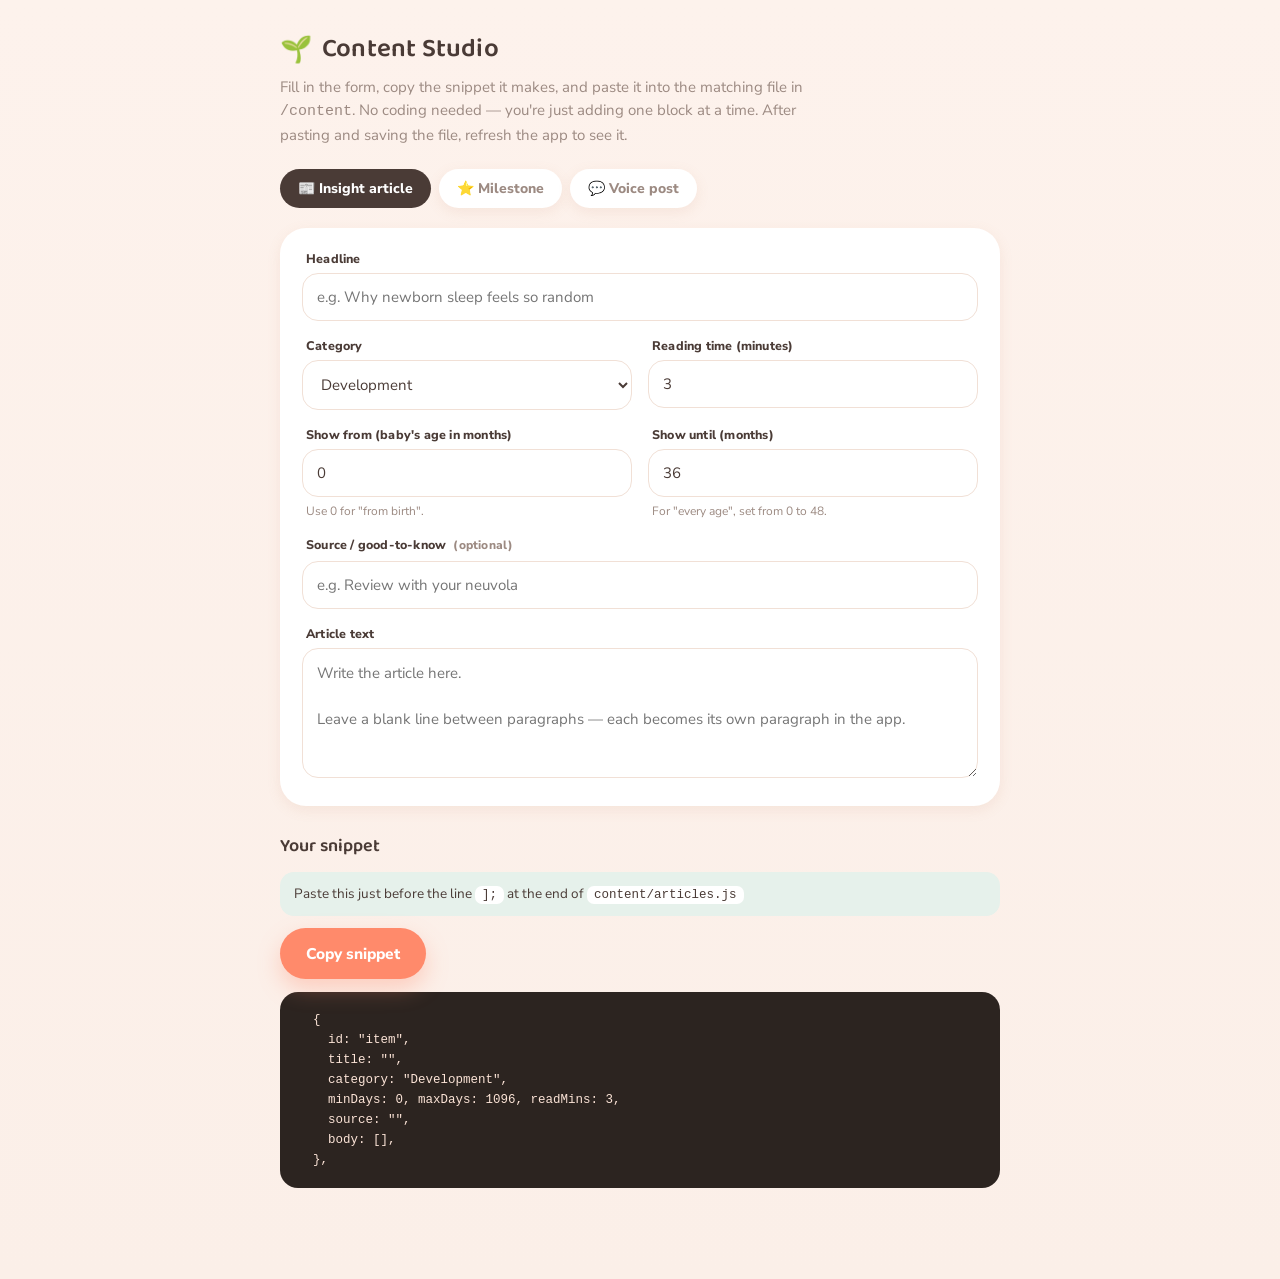
==== studio.html @ b5f20264 "Add files via upload" ====
<!DOCTYPE html>
<html lang="en">
<head>
<meta charset="UTF-8" />
<meta name="viewport" content="width=device-width, initial-scale=1.0" />
<title>Taimi · Content Studio</title>
<link rel="preconnect" href="https://fonts.googleapis.com" />
<link href="https://fonts.googleapis.com/css2?family=Baloo+2:wght@500;600;700&family=Nunito+Sans:opsz,wght@6..12,400;6..12,600;6..12,700;6..12,800&display=swap" rel="stylesheet" />
<link rel="stylesheet" href="styles.css" />
<style>
  body{background:linear-gradient(180deg,#FDF2EC,#FBEFE8)}
  .wrap{max-width:760px;margin:0 auto;padding:28px 20px 80px}
  .studio-head{display:flex;align-items:center;gap:10px;margin-bottom:6px}
  .studio-head h1{font-size:26px}
  .lead2{color:var(--ink-soft);font-size:15px;line-height:1.55;margin:0 0 22px;max-width:60ch}
  .tabs{display:flex;gap:8px;margin-bottom:20px;flex-wrap:wrap}
  .tab{padding:10px 18px;border-radius:999px;background:#fff;box-shadow:var(--shadow-sm);
    font-weight:800;font-size:14px;color:var(--ink-soft)}
  .tab.is-active{background:var(--ink);color:#fff;box-shadow:none}
  .grid{display:grid;gap:16px}
  @media(min-width:640px){.grid{grid-template-columns:1fr 1fr}.full{grid-column:1/-1}}
  .lbl{display:block;font-weight:800;font-size:12.5px;color:var(--ink);margin:0 0 6px 4px;letter-spacing:.2px}
  .inp,.sel,.ta{width:100%;padding:13px 14px;border-radius:16px;border:1.5px solid var(--line);
    background:#fff;font-family:var(--body);font-size:15px;color:var(--ink)}
  .ta{min-height:130px;resize:vertical;line-height:1.55}
  .inp:focus,.sel:focus,.ta:focus{outline:none;border-color:var(--coral);box-shadow:0 0 0 4px rgba(255,138,107,.15)}
  .hint{font-size:12px;color:var(--ink-soft);margin:6px 0 0 4px;line-height:1.45}
  .card2{background:#fff;border-radius:var(--radius);box-shadow:var(--shadow-sm);padding:22px}
  .section-title{font-family:var(--display);font-weight:600;font-size:18px;margin:26px 0 12px}
  .out{background:#2C2420;color:#FBE3D6;border-radius:18px;padding:18px;font-family:ui-monospace,Menlo,Consolas,monospace;
    font-size:12.5px;line-height:1.6;white-space:pre-wrap;word-break:break-word;max-height:320px;overflow:auto}
  .row{display:flex;align-items:center;gap:12px;flex-wrap:wrap;margin-bottom:12px}
  .where{font-size:13.5px;color:var(--ink);background:var(--sage-soft);border-radius:14px;padding:12px 14px;line-height:1.5}
  .where code{background:#fff;padding:2px 7px;border-radius:7px;font-size:12.5px}
  .preview-card{margin-top:8px}
</style>
</head>
<body>
<div class="wrap">
  <div class="studio-head"><span style="font-size:26px">🌱</span><h1>Content Studio</h1></div>
  <p class="lead2">Fill in the form, copy the snippet it makes, and paste it into the matching file in
    <code>/content</code>. No coding needed — you're just adding one block at a time.
    After pasting and saving the file, refresh the app to see it.</p>

  <div class="tabs">
    <button class="tab is-active" data-tab="article">📰 Insight article</button>
    <button class="tab" data-tab="milestone">⭐ Milestone</button>
    <button class="tab" data-tab="community">💬 Voice post</button>
  </div>

  <!-- ARTICLE -->
  <section class="card2" data-panel="article">
    <div class="grid">
      <div class="full">
        <label class="lbl">Headline</label>
        <input class="inp" id="a_title" placeholder="e.g. Why newborn sleep feels so random" />
      </div>
      <div>
        <label class="lbl">Category</label>
        <select class="sel" id="a_cat">
          <option>Development</option><option>Play &amp; learning</option>
          <option>Relationships</option><option>Everyday life</option><option>Finland</option>
        </select>
      </div>
      <div>
        <label class="lbl">Reading time (minutes)</label>
        <input class="inp" id="a_read" type="number" min="1" max="30" value="3" />
      </div>
      <div>
        <label class="lbl">Show from (baby's age in months)</label>
        <input class="inp" id="a_from" type="number" min="0" max="48" value="0" />
        <p class="hint">Use 0 for "from birth".</p>
      </div>
      <div>
        <label class="lbl">Show until (months)</label>
        <input class="inp" id="a_to" type="number" min="0" max="48" value="36" />
        <p class="hint">For "every age", set from 0 to 48.</p>
      </div>
      <div class="full">
        <label class="lbl">Source / good-to-know <span class="hint" style="display:inline">(optional)</span></label>
        <input class="inp" id="a_source" placeholder="e.g. Review with your neuvola" />
      </div>
      <div class="full">
        <label class="lbl">Article text</label>
        <textarea class="ta" id="a_body" placeholder="Write the article here.&#10;&#10;Leave a blank line between paragraphs — each becomes its own paragraph in the app."></textarea>
      </div>
    </div>
  </section>

  <!-- MILESTONE -->
  <section class="card2" data-panel="milestone" hidden>
    <div class="grid">
      <div class="full">
        <label class="lbl">Milestone name</label>
        <input class="inp" id="m_title" placeholder="e.g. First social smile" />
      </div>
      <div>
        <label class="lbl">Category</label>
        <select class="sel" id="m_cat">
          <option>Motor</option><option>Communication</option><option>Social</option>
          <option>Self-care</option><option>Play</option>
        </select>
      </div>
      <div>
        <label class="lbl">Typical age (months)</label>
        <input class="inp" id="m_age" type="number" min="0" max="48" step="0.5" value="2" />
        <p class="hint">When it usually appears. Decimals OK (1.5 = 6 weeks).</p>
      </div>
      <div class="full">
        <label class="lbl">Friendly age range (shown to parents)</label>
        <input class="inp" id="m_window" placeholder="e.g. 6–8 weeks" />
      </div>
      <div class="full">
        <label class="lbl">Note</label>
        <textarea class="ta" id="m_note" style="min-height:90px" placeholder="One or two reassuring sentences about this milestone."></textarea>
      </div>
    </div>
  </section>

  <!-- COMMUNITY -->
  <section class="card2" data-panel="community" hidden>
    <div class="grid">
      <div>
        <label class="lbl">Display name</label>
        <input class="inp" id="v_name" placeholder="e.g. Sanna" />
      </div>
      <div>
        <label class="lbl">Baby's age (free text)</label>
        <input class="inp" id="v_age" placeholder="e.g. 5 months" />
      </div>
      <div>
        <label class="lbl">Starting hearts</label>
        <input class="inp" id="v_likes" type="number" min="0" value="12" />
      </div>
      <div>
        <label class="lbl">Posted how many days ago</label>
        <input class="inp" id="v_days" type="number" min="0" value="0" />
      </div>
      <div class="full">
        <label class="lbl">The post</label>
        <textarea class="ta" id="v_text" style="min-height:90px" maxlength="280" placeholder="Keep it short and warm, like a tweet."></textarea>
      </div>
    </div>
  </section>

  <div class="section-title">Your snippet</div>
  <div class="where" id="whereTo"></div>
  <div class="row" style="margin-top:12px">
    <button class="btn" id="copyBtn">Copy snippet</button>
    <span class="muted" id="copyMsg" style="font-size:13px"></span>
  </div>
  <pre class="out" id="out"></pre>
</div>

<script>
  let tab = 'article';
  const $ = (id) => document.getElementById(id);
  const q = (s) => JSON.stringify(String(s == null ? '' : s));          // safe string
  const monthsToDays = (m) => Math.round(Number(m || 0) * 30.44);

  const WHERE = {
    article: 'Paste this just before the line <code>];</code> at the end of <code>content/articles.js</code>',
    milestone: 'Paste this just before the line <code>];</code> at the end of <code>content/milestones.js</code> — then move it so the list stays ordered youngest → oldest.',
    community: 'Paste this just before the line <code>];</code> at the end of <code>content/community.js</code>',
  };

  function slug(s) {
    return (s || 'item').toLowerCase().replace(/[^a-z0-9]+/g, '-').replace(/^-|-$/g, '').slice(0, 24) || 'item';
  }

  function buildArticle() {
    const body = ($('a_body').value || '').split(/\n\s*\n/).map((p) => p.trim()).filter(Boolean);
    const o = [
      `  {`,
      `    id: ${q(slug($('a_title').value))},`,
      `    title: ${q($('a_title').value)},`,
      `    category: ${q($('a_cat').value)},`,
      `    minDays: ${monthsToDays($('a_from').value)}, maxDays: ${monthsToDays($('a_to').value)}, readMins: ${Number($('a_read').value) || 3},`,
      `    source: ${q($('a_source').value)},`,
      `    body: ${JSON.stringify(body, null, 0).replace(/,/g, ', ')},`,
      `  },`,
    ];
    return o.join('\n');
  }
  function buildMilestone() {
    return [
      `  { id: ${q(slug($('m_title').value))}, title: ${q($('m_title').value)}, category: ${q($('m_cat').value)},`,
      `    typicalDays: ${monthsToDays($('m_age').value)}, window: ${q($('m_window').value)},`,
      `    note: ${q($('m_note').value)} },`,
    ].join('\n');
  }
  function buildCommunity() {
    return [
      `  { id: ${q('c' + Date.now())}, name: ${q($('v_name').value)}, babyAge: ${q($('v_age').value)},`,
      `    text: ${q($('v_text').value)},`,
      `    likes: ${Number($('v_likes').value) || 0}, daysAgo: ${Number($('v_days').value) || 0} },`,
    ].join('\n');
  }

  function refresh() {
    $('whereTo').innerHTML = WHERE[tab];
    $('out').textContent =
      tab === 'article' ? buildArticle() :
      tab === 'milestone' ? buildMilestone() : buildCommunity();
  }

  document.querySelectorAll('.tab').forEach((b) => b.addEventListener('click', () => {
    tab = b.dataset.tab;
    document.querySelectorAll('.tab').forEach((x) => x.classList.toggle('is-active', x === b));
    document.querySelectorAll('[data-panel]').forEach((p) => p.hidden = p.dataset.panel !== tab);
    refresh();
  }));
  document.querySelectorAll('input,textarea,select').forEach((el) => el.addEventListener('input', refresh));

  $('copyBtn').addEventListener('click', async () => {
    try { await navigator.clipboard.writeText($('out').textContent); $('copyMsg').textContent = 'Copied — now paste it into the file ✓'; }
    catch { $('copyMsg').textContent = 'Select the text below and copy it manually.'; }
    setTimeout(() => { $('copyMsg').textContent = ''; }, 3500);
  });

  refresh();
</script>
</body>
</html>
---- styles.css ----
/* =================================================================
   TAIMI — design system
   Warm, soft, reassuring. Coral primary + sage botanical secondary
   (the "taimi" / sapling identity). Rounded, friendly, phone-first.
   ================================================================= */

:root{
  /* palette */
  --peach-50:#FDF2EC;
  --peach-100:#FBE3D6;
  --cream:#FFF9F5;
  --coral:#FF8A6B;
  --coral-deep:#F0673F;
  --blush:#FFD9CC;
  --sage:#7FB59B;
  --sage-deep:#5E9C81;
  --sage-soft:#E6F1EB;
  --lilac:#ECE4FA;
  --lilac-deep:#8B79C9;
  --ink:#4A3B36;
  --ink-soft:#9C8A82;
  --line:#F1E0D6;

  /* surfaces & shadow */
  --shadow-sm:0 4px 14px rgba(196,128,98,.12);
  --shadow-md:0 14px 36px rgba(196,128,98,.18);
  --radius:26px;
  --radius-lg:34px;

  /* type */
  --display:'Baloo 2', system-ui, sans-serif;
  --body:'Nunito Sans', system-ui, -apple-system, sans-serif;

  --maxw:480px;
}

*{box-sizing:border-box}
html,body{margin:0;padding:0}
body{
  font-family:var(--body);
  color:var(--ink);
  background:
    radial-gradient(120% 70% at 80% -10%, #FFE4D2 0%, rgba(255,228,210,0) 55%),
    radial-gradient(110% 60% at -10% 0%, #FFE9E0 0%, rgba(255,233,224,0) 50%),
    linear-gradient(180deg, var(--peach-50) 0%, #FBEFE8 40%, var(--peach-50) 100%);
  background-attachment:fixed;
  min-height:100dvh;
  -webkit-font-smoothing:antialiased;
}
button{font-family:inherit;cursor:pointer;border:none;background:none;color:inherit}
h1,h2,h3{font-family:var(--display);font-weight:600;letter-spacing:.2px;margin:0}
a{color:var(--coral-deep)}

/* ---------- App bar ---------- */
.appbar{
  position:sticky;top:0;z-index:30;
  max-width:var(--maxw);margin:0 auto;
  display:flex;align-items:center;gap:8px;
  padding:14px 18px calc(14px);
  padding-top:max(14px, env(safe-area-inset-top));
  background:linear-gradient(180deg, var(--peach-50) 60%, rgba(253,242,236,0));
}
.appbar__left{display:flex;align-items:center;min-width:0}
.brand{display:flex;align-items:center;gap:7px}
.brand__leaf{font-size:20px;transform:translateY(-1px)}
.brand__name{font-family:var(--display);font-weight:700;font-size:22px;color:var(--ink)}
.appbar__title{
  font-size:19px;font-weight:600;color:var(--ink);
  flex:1;text-align:center;white-space:nowrap;overflow:hidden;text-overflow:ellipsis;
}
.appbar__right{margin-left:auto;display:flex;gap:6px}
.iconbtn{
  width:40px;height:40px;border-radius:50%;
  display:grid;place-items:center;color:var(--ink);
  background:rgba(255,255,255,.6);transition:transform .15s, background .15s;
}
.iconbtn:hover{background:#fff;transform:translateY(-1px)}
.iconbtn:active{transform:scale(.94)}
.backbtn{width:40px;height:40px;border-radius:50%;display:grid;place-items:center;
  background:rgba(255,255,255,.6);color:var(--ink)}
.backbtn:hover{background:#fff}

/* ---------- View container ---------- */
.view{
  max-width:var(--maxw);margin:0 auto;
  padding:6px 18px 48px;
  padding-bottom:max(48px, env(safe-area-inset-bottom));
  animation:rise .4s ease both;
}
@keyframes rise{from{opacity:0;transform:translateY(8px)}to{opacity:1;transform:none}}

.card{background:var(--cream);border-radius:var(--radius);box-shadow:var(--shadow-sm)}
.muted{color:var(--ink-soft)}
.center{text-align:center}

/* =================================================================
   ONBOARDING
   ================================================================= */
.onboard{padding-top:18px;text-align:center}
.onboard__art{width:124px;height:124px;margin:8px auto 18px;filter:drop-shadow(0 10px 20px rgba(196,128,98,.2))}
.onboard h2{font-size:27px;line-height:1.15;margin-bottom:8px}
.onboard p.lead{color:var(--ink-soft);font-size:15.5px;max-width:30ch;margin:0 auto 22px}

.field{margin:0 auto 16px;max-width:340px;text-align:left}
.field label{display:block;font-weight:700;font-size:13px;color:var(--ink);margin:0 0 7px 4px;letter-spacing:.2px}
.field input[type=text]{
  width:100%;padding:15px 16px;border-radius:18px;border:1.5px solid var(--line);
  background:#fff;font-size:16px;color:var(--ink);font-family:var(--body);
}
.field input[type=text]:focus{outline:none;border-color:var(--coral);box-shadow:0 0 0 4px rgba(255,138,107,.16)}

/* calendar */
.cal{background:#fff;border-radius:24px;box-shadow:var(--shadow-sm);padding:16px;max-width:340px;margin:0 auto}
.cal__head{display:flex;align-items:center;justify-content:space-between;margin-bottom:10px}
.cal__title{font-family:var(--display);font-weight:600;font-size:17px}
.cal__nav{width:34px;height:34px;border-radius:50%;display:grid;place-items:center;background:var(--peach-50);color:var(--ink)}
.cal__nav:disabled{opacity:.3;cursor:not-allowed}
.cal__grid{display:grid;grid-template-columns:repeat(7,1fr);gap:3px}
.cal__dow{font-size:11px;font-weight:800;color:var(--ink-soft);text-align:center;padding:6px 0}
.cal__day{aspect-ratio:1;border-radius:50%;font-size:14px;font-weight:600;color:var(--ink);
  display:grid;place-items:center;transition:background .12s}
.cal__day:hover:not(:disabled){background:var(--peach-100)}
.cal__day:disabled{color:#D8C8BF;cursor:not-allowed}
.cal__day.is-empty{visibility:hidden}
.cal__day.is-selected{background:var(--coral);color:#fff;box-shadow:0 6px 14px rgba(255,138,107,.4)}

/* primary button / pill */
.btn{
  display:inline-flex;align-items:center;justify-content:center;gap:8px;
  background:var(--coral);color:#fff;font-weight:800;font-size:15.5px;
  padding:15px 26px;border-radius:999px;box-shadow:0 10px 22px rgba(255,138,107,.34);
  transition:transform .15s, box-shadow .15s, background .15s;
}
.btn:hover{background:var(--coral-deep);transform:translateY(-1px)}
.btn:active{transform:translateY(0) scale(.98)}
.btn:disabled{background:var(--blush);color:#fff;box-shadow:none;cursor:not-allowed;transform:none}
.btn--block{display:flex;width:100%}
.btn--ghost{background:#fff;color:var(--coral-deep);box-shadow:var(--shadow-sm)}
.btn--ghost:hover{background:#fff;color:var(--coral-deep)}
.btn--sage{background:var(--sage);box-shadow:0 10px 22px rgba(127,181,155,.34)}
.btn--sage:hover{background:var(--sage-deep)}

/* =================================================================
   HOME
   ================================================================= */
/* week strip */
.week{display:flex;gap:6px;justify-content:space-between;margin:2px 0 18px}
.week__day{flex:1;display:flex;flex-direction:column;align-items:center;gap:6px;
  padding:7px 0;border-radius:16px;transition:background .15s}
.week__dow{font-size:10.5px;font-weight:800;color:var(--ink-soft);letter-spacing:.4px}
.week__num{font-size:15px;font-weight:700;color:var(--ink);width:30px;height:30px;border-radius:50%;
  display:grid;place-items:center}
.week__day.is-today .week__num{background:var(--coral);color:#fff;box-shadow:0 6px 12px rgba(255,138,107,.4)}
.week__day.is-today .week__dow{color:var(--coral-deep)}
.week__day.is-future{opacity:.4}

/* hero */
.hero{position:relative;overflow:hidden;padding:26px 22px 24px;text-align:center;margin-bottom:20px;
  background:linear-gradient(160deg,#FFFFFF 0%, #FFF4EE 100%);border-radius:var(--radius-lg)}
.hero__glow{position:absolute;inset:-40% 10% auto;height:280px;border-radius:50%;
  background:radial-gradient(circle, rgba(255,196,170,.5), rgba(255,196,170,0) 70%);pointer-events:none}
.hero__art{position:relative;width:190px;height:190px;margin:0 auto 6px;filter:drop-shadow(0 12px 22px rgba(196,128,98,.22))}
.hero__art img{width:100%;height:100%;object-fit:contain;border-radius:30px}
.hero__age{position:relative;font-family:var(--display);font-weight:700;font-size:30px;color:var(--ink);line-height:1.05}
.hero__sub{position:relative;color:var(--coral-deep);font-weight:800;font-size:13.5px;letter-spacing:.4px;
  text-transform:uppercase;margin-top:4px}
.hero__caption{position:relative;color:var(--ink-soft);font-size:14.5px;line-height:1.5;max-width:34ch;margin:12px auto 0}

.section-label{font-family:var(--display);font-weight:600;font-size:18px;color:var(--ink);
  margin:0 2px 12px;display:flex;align-items:center;gap:8px}

/* three feature cards */
.tiles{display:flex;flex-direction:column;gap:13px}
.tile{display:flex;align-items:center;gap:15px;padding:17px 18px;border-radius:var(--radius);
  background:var(--cream);box-shadow:var(--shadow-sm);text-align:left;width:100%;
  transition:transform .15s, box-shadow .15s}
.tile:hover{transform:translateY(-2px);box-shadow:var(--shadow-md)}
.tile:active{transform:translateY(0) scale(.99)}
.tile__icon{width:50px;height:50px;border-radius:16px;display:grid;place-items:center;flex-shrink:0;color:#fff}
.tile__icon svg{width:25px;height:25px}
.tile--diary .tile__icon{background:linear-gradient(150deg,#FF9E80,#F0673F)}
.tile--insights .tile__icon{background:linear-gradient(150deg,#86C2A6,#5E9C81)}
.tile--voices .tile__icon{background:linear-gradient(150deg,#A493DA,#7C68BE)}
.tile__body{min-width:0}
.tile__title{font-weight:800;font-size:16px;color:var(--ink)}
.tile__desc{font-size:13px;color:var(--ink-soft);margin-top:2px;line-height:1.4}
.tile__chev{margin-left:auto;color:var(--ink-soft);flex-shrink:0}

/* next-milestone peek */
.peek{margin-top:20px;padding:16px 18px;border-radius:var(--radius);
  background:linear-gradient(150deg, var(--sage-soft), #fff);box-shadow:var(--shadow-sm);
  display:flex;align-items:center;gap:14px;text-align:left;width:100%}
.peek__dot{width:42px;height:42px;border-radius:14px;background:#fff;display:grid;place-items:center;
  box-shadow:var(--shadow-sm);font-size:20px;flex-shrink:0}
.peek__eyebrow{font-size:11px;font-weight:800;letter-spacing:.5px;text-transform:uppercase;color:var(--sage-deep)}
.peek__title{font-weight:800;font-size:15px;color:var(--ink);margin-top:1px}
.peek__when{font-size:12.5px;color:var(--ink-soft)}
.peek__chev{margin-left:auto;color:var(--sage-deep)}

/* =================================================================
   GENERIC SUBPAGE HEADER
   ================================================================= */
.page-intro{margin:2px 2px 18px}
.page-intro h2{font-size:24px;margin-bottom:4px}
.page-intro p{color:var(--ink-soft);font-size:14.5px;line-height:1.5;margin:0}

/* =================================================================
   DIARY
   ================================================================= */
.composer{padding:16px;border-radius:var(--radius);background:var(--cream);box-shadow:var(--shadow-sm);margin-bottom:22px}
.composer textarea{width:100%;border:none;resize:none;background:transparent;font-family:var(--body);
  font-size:16px;color:var(--ink);min-height:84px;line-height:1.5}
.composer textarea:focus{outline:none}
.composer textarea::placeholder{color:var(--ink-soft)}
.composer__bar{display:flex;align-items:center;gap:10px;margin-top:10px;padding-top:12px;border-top:1px solid var(--line)}
.recbtn{display:inline-flex;align-items:center;gap:8px;padding:9px 14px;border-radius:999px;
  background:var(--peach-100);color:var(--ink);font-weight:700;font-size:13.5px;transition:background .15s}
.recbtn:hover{background:var(--blush)}
.recbtn.is-recording{background:#FFE2E2;color:#D43B3B}
.recbtn .dot{width:9px;height:9px;border-radius:50%;background:currentColor}
.recbtn.is-recording .dot{animation:pulse 1s infinite}
@keyframes pulse{50%{opacity:.3}}
.composer__save{margin-left:auto}
.composer__save .btn{padding:11px 22px;font-size:14px}
.audio-preview{margin-top:12px;display:flex;align-items:center;gap:10px}
.audio-preview audio{width:100%;height:38px}
.chip-clear{font-size:12px;color:var(--ink-soft);text-decoration:underline}

.entry{padding:16px 18px;border-radius:22px;background:#fff;box-shadow:var(--shadow-sm);margin-bottom:13px;
  border-left:4px solid var(--coral)}
.entry__date{font-size:12px;font-weight:800;color:var(--coral-deep);text-transform:uppercase;letter-spacing:.4px}
.entry__age{font-size:12px;color:var(--ink-soft);margin-left:8px;font-weight:600}
.entry__text{margin:8px 0 0;font-size:15px;line-height:1.55;white-space:pre-wrap}
.entry audio{width:100%;height:38px;margin-top:10px}
.entry__del{float:right;color:var(--ink-soft);font-size:12px;margin-top:2px}
.empty{text-align:center;color:var(--ink-soft);padding:30px 16px;font-size:14.5px;line-height:1.5}
.empty__art{font-size:34px;display:block;margin-bottom:8px}

/* =================================================================
   INSIGHTS
   ================================================================= */
.filterbar{display:flex;gap:8px;overflow-x:auto;padding:2px 2px 14px;margin:0 -2px;scrollbar-width:none}
.filterbar::-webkit-scrollbar{display:none}
.filter{flex-shrink:0;padding:8px 15px;border-radius:999px;background:#fff;box-shadow:var(--shadow-sm);
  font-size:13px;font-weight:700;color:var(--ink-soft);white-space:nowrap;transition:.15s}
.filter.is-active{background:var(--ink);color:#fff;box-shadow:none}

.feed-group__label{font-family:var(--display);font-size:15px;color:var(--ink);margin:14px 2px 10px;font-weight:600}
.article{padding:16px 18px;border-radius:22px;background:var(--cream);box-shadow:var(--shadow-sm);
  margin-bottom:13px;text-align:left;width:100%;transition:transform .15s, box-shadow .15s}
.article:hover{transform:translateY(-2px);box-shadow:var(--shadow-md)}
.article__top{display:flex;align-items:center;gap:8px;margin-bottom:8px}
.tag{font-size:10.5px;font-weight:800;letter-spacing:.4px;text-transform:uppercase;
  padding:4px 10px;border-radius:999px}
.tag--dev{background:#FFE3D6;color:var(--coral-deep)}
.tag--play{background:var(--sage-soft);color:var(--sage-deep)}
.tag--rel{background:var(--lilac);color:var(--lilac-deep)}
.tag--life{background:#FBE9D2;color:#C08A2E}
.tag--fin{background:#E1ECF7;color:#3E72A8}
.article__read{font-size:11.5px;color:var(--ink-soft);font-weight:600}
.article__title{font-family:var(--display);font-weight:600;font-size:17.5px;color:var(--ink);line-height:1.25}
.article__excerpt{font-size:14px;color:var(--ink-soft);line-height:1.5;margin-top:6px}

/* article reader (full) */
.reader__top{display:flex;align-items:center;gap:8px;margin-bottom:14px}
.reader h2{font-size:25px;line-height:1.2;margin-bottom:10px}
.reader__meta{font-size:12.5px;color:var(--ink-soft);margin-bottom:18px}
.reader p{font-size:16px;line-height:1.7;margin:0 0 16px;color:#5A4A43}
.reader__source{margin-top:18px;padding:14px 16px;border-radius:18px;background:var(--peach-50);
  font-size:13px;color:var(--ink-soft);line-height:1.5}
.disclaimer{margin-top:22px;font-size:12.5px;color:var(--ink-soft);line-height:1.5;text-align:center;
  padding:0 8px}

/* =================================================================
   VOICES (community)
   ================================================================= */
.post{padding:15px 17px;border-radius:22px;background:#fff;box-shadow:var(--shadow-sm);margin-bottom:12px}
.post__head{display:flex;align-items:center;gap:11px;margin-bottom:9px}
.post__avatar{width:40px;height:40px;border-radius:50%;display:grid;place-items:center;
  font-family:var(--display);font-weight:700;font-size:17px;color:#fff;flex-shrink:0}
.post__name{font-weight:800;font-size:14.5px;color:var(--ink)}
.post__meta{font-size:12px;color:var(--ink-soft)}
.post__text{font-size:15px;line-height:1.5;color:#5A4A43}
.post__foot{display:flex;align-items:center;gap:6px;margin-top:11px}
.like{display:inline-flex;align-items:center;gap:6px;font-size:13px;font-weight:700;color:var(--ink-soft);
  padding:5px 10px;border-radius:999px;transition:.15s}
.like:hover{background:var(--peach-50)}
.like.is-liked{color:var(--coral-deep)}
.like svg{width:16px;height:16px}
.post--mine{border:1.5px solid var(--blush)}
.badge-mine{font-size:10px;font-weight:800;color:var(--coral-deep);background:#FFE3D6;
  padding:3px 8px;border-radius:999px;margin-left:auto}

/* =================================================================
   JOURNEY (signature element: the growing path)
   ================================================================= */
.journey-head{text-align:center;margin-bottom:8px}
.journey-head .grown{font-family:var(--display);font-weight:700;font-size:15px;color:var(--sage-deep);
  background:var(--sage-soft);display:inline-block;padding:6px 14px;border-radius:999px;margin-top:6px}
.path{position:relative;margin:18px 0 0;padding-left:8px}
.path__line{position:absolute;left:25px;top:14px;bottom:14px;width:4px;border-radius:4px;
  background:linear-gradient(var(--sage) 0 var(--grown,0%), var(--line) var(--grown,0%) 100%)}
.node{position:relative;padding:0 0 6px 56px;margin-bottom:14px}
.node__dot{position:absolute;left:14px;top:2px;width:26px;height:26px;border-radius:50%;
  display:grid;place-items:center;background:#fff;border:3px solid var(--line);
  font-size:13px;color:var(--ink-soft);z-index:1}
.node.is-past .node__dot{background:var(--sage);border-color:var(--sage);color:#fff}
.node.is-now .node__dot{background:var(--coral);border-color:var(--coral);color:#fff;
  box-shadow:0 0 0 6px rgba(255,138,107,.18)}
.node__card{background:#fff;border-radius:20px;box-shadow:var(--shadow-sm);padding:14px 16px;
  text-align:left;width:100%;transition:transform .15s, box-shadow .15s;cursor:pointer}
.node__card:hover{transform:translateX(3px);box-shadow:var(--shadow-md)}
.node.is-now .node__card{background:linear-gradient(150deg,#FFF4EE,#fff)}
.node__top{display:flex;align-items:center;gap:8px}
.node__when{font-size:11px;font-weight:800;letter-spacing:.3px;text-transform:uppercase;color:var(--ink-soft)}
.node.is-now .node__when{color:var(--coral-deep)}
.node__cat{font-size:10px;font-weight:800;color:var(--sage-deep);background:var(--sage-soft);
  padding:3px 8px;border-radius:999px;margin-left:auto}
.node__title{font-family:var(--display);font-weight:600;font-size:16.5px;color:var(--ink);margin-top:5px}
.node__note{font-size:13.5px;color:var(--ink-soft);line-height:1.5;margin-top:6px;
  max-height:0;overflow:hidden;opacity:0;transition:max-height .3s ease, opacity .25s, margin-top .25s}
.node.is-open .node__note{max-height:160px;opacity:1;margin-top:9px}
.node__hint{font-size:11px;color:var(--ink-soft);margin-top:6px;font-weight:700}
.node.is-open .node__hint{display:none}

/* =================================================================
   SETTINGS
   ================================================================= */
.set-row{display:flex;align-items:center;justify-content:space-between;gap:12px;padding:16px 18px;
  background:var(--cream);border-radius:20px;box-shadow:var(--shadow-sm);margin-bottom:12px}
.set-row__k{font-weight:800;font-size:14px;color:var(--ink)}
.set-row__v{font-size:14px;color:var(--ink-soft)}
.danger{color:#D43B3B;font-weight:800;font-size:14px}

/* toast */
.toast{position:fixed;left:50%;bottom:26px;transform:translateX(-50%) translateY(20px);
  background:var(--ink);color:#fff;padding:12px 20px;border-radius:999px;font-weight:700;font-size:14px;
  box-shadow:var(--shadow-md);opacity:0;pointer-events:none;transition:.25s;z-index:60}
.toast.show{opacity:1;transform:translateX(-50%) translateY(0)}

/* =================================================================
   ACCESSIBILITY / RESPONSIVE
   ================================================================= */
:focus-visible{outline:3px solid var(--coral);outline-offset:2px;border-radius:8px}
@media (prefers-reduced-motion:reduce){
  *{animation-duration:.001ms !important;transition-duration:.001ms !important}
}
@media (min-width:520px){
  .view{padding-left:22px;padding-right:22px}
}
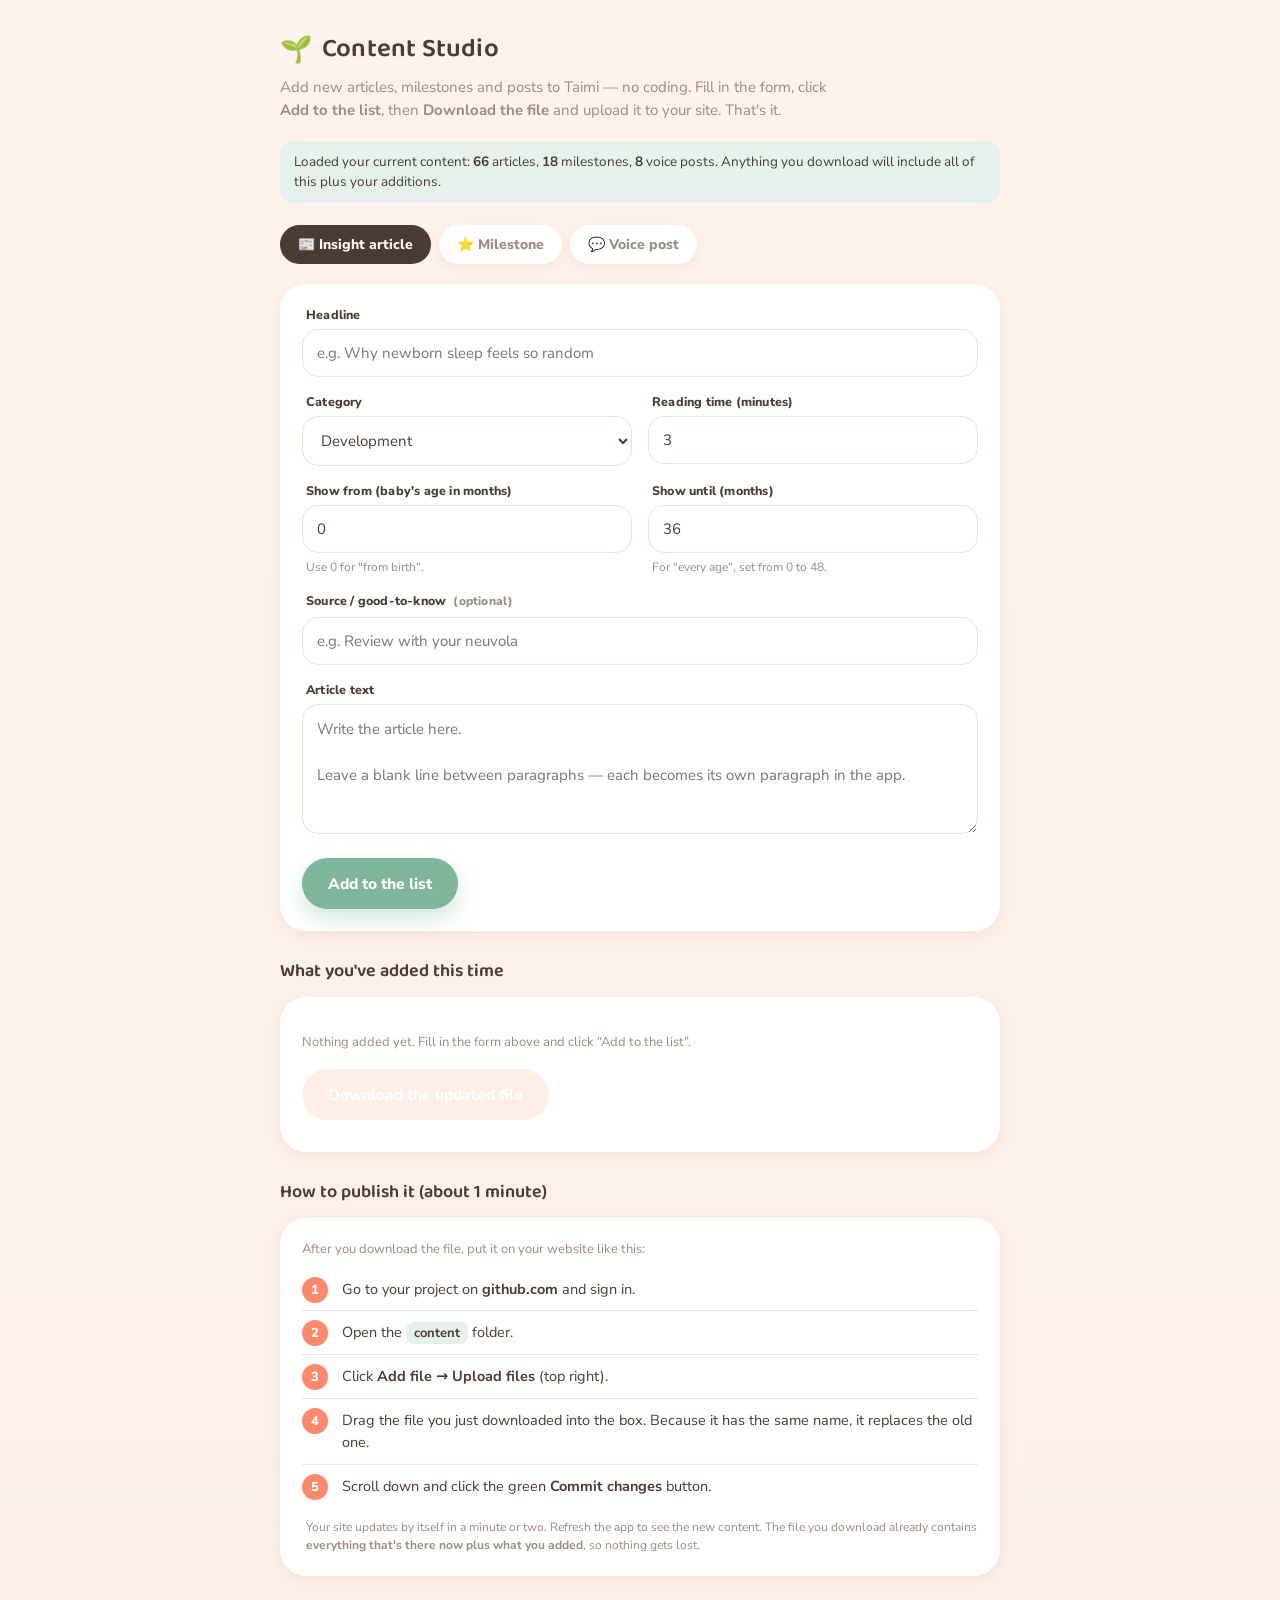
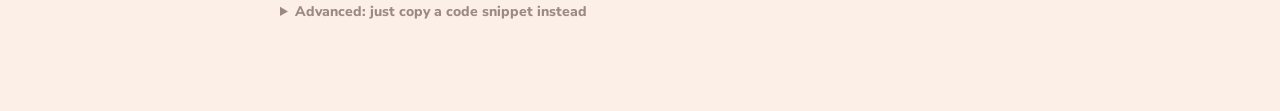
==== commit ccfb395b: "Update studio.html" ====
--- a/studio.html
+++ b/studio.html
@@ -9,13 +9,16 @@
 <link rel="stylesheet" href="styles.css" />
 <style>
   body{background:linear-gradient(180deg,#FDF2EC,#FBEFE8)}
-  .wrap{max-width:760px;margin:0 auto;padding:28px 20px 80px}
+  .wrap{max-width:760px;margin:0 auto;padding:28px 20px 90px}
   .studio-head{display:flex;align-items:center;gap:10px;margin-bottom:6px}
   .studio-head h1{font-size:26px}
-  .lead2{color:var(--ink-soft);font-size:15px;line-height:1.55;margin:0 0 22px;max-width:60ch}
+  .lead2{color:var(--ink-soft);font-size:15px;line-height:1.55;margin:0 0 18px;max-width:62ch}
+  .status{font-size:13.5px;border-radius:14px;padding:11px 14px;margin:0 0 22px;line-height:1.5}
+  .status.ok{background:var(--sage-soft);color:var(--ink)}
+  .status.warn{background:#FFE7DC;color:#8a3b22}
   .tabs{display:flex;gap:8px;margin-bottom:20px;flex-wrap:wrap}
   .tab{padding:10px 18px;border-radius:999px;background:#fff;box-shadow:var(--shadow-sm);
-    font-weight:800;font-size:14px;color:var(--ink-soft)}
+    font-weight:800;font-size:14px;color:var(--ink-soft);cursor:pointer}
   .tab.is-active{background:var(--ink);color:#fff;box-shadow:none}
   .grid{display:grid;gap:16px}
   @media(min-width:640px){.grid{grid-template-columns:1fr 1fr}.full{grid-column:1/-1}}
@@ -27,20 +30,36 @@
   .hint{font-size:12px;color:var(--ink-soft);margin:6px 0 0 4px;line-height:1.45}
   .card2{background:#fff;border-radius:var(--radius);box-shadow:var(--shadow-sm);padding:22px}
   .section-title{font-family:var(--display);font-weight:600;font-size:18px;margin:26px 0 12px}
-  .out{background:#2C2420;color:#FBE3D6;border-radius:18px;padding:18px;font-family:ui-monospace,Menlo,Consolas,monospace;
-    font-size:12.5px;line-height:1.6;white-space:pre-wrap;word-break:break-word;max-height:320px;overflow:auto}
-  .row{display:flex;align-items:center;gap:12px;flex-wrap:wrap;margin-bottom:12px}
+  .row{display:flex;align-items:center;gap:12px;flex-wrap:wrap}
+  .btn--sage{background:var(--sage)}
+  .btn--ghost{background:#fff;color:var(--ink);box-shadow:var(--shadow-sm)}
+  .btn[disabled]{opacity:.45;pointer-events:none}
+  .msg{font-size:13px;color:var(--ink-soft)}
+  .added{margin-top:14px;display:flex;flex-direction:column;gap:8px}
+  .added-item{display:flex;align-items:center;gap:10px;background:var(--sage-soft);border-radius:14px;padding:10px 12px;font-size:14px}
+  .added-item b{font-weight:800}
+  .added-item .x{margin-left:auto;border:none;background:#fff;border-radius:9px;padding:4px 9px;font-weight:800;color:#8a3b22;cursor:pointer}
+  .steps{counter-reset:s;list-style:none;padding:0;margin:10px 0 0}
+  .steps li{counter-increment:s;position:relative;padding:10px 0 10px 40px;border-bottom:1px solid var(--line);line-height:1.55;font-size:14.5px}
+  .steps li:last-child{border-bottom:none}
+  .steps li::before{content:counter(s);position:absolute;left:0;top:9px;width:26px;height:26px;border-radius:50%;
+    background:var(--coral);color:#fff;font-weight:800;font-size:13px;display:flex;align-items:center;justify-content:center}
+  .pill{display:inline-block;background:var(--sage-soft);border-radius:8px;padding:1px 8px;font-weight:700;font-size:13px}
+  details.adv{margin-top:26px}
+  details.adv summary{cursor:pointer;font-weight:800;color:var(--ink-soft);font-size:14px}
+  .out{margin-top:12px;background:#2C2420;color:#FBE3D6;border-radius:18px;padding:18px;font-family:ui-monospace,Menlo,Consolas,monospace;
+    font-size:12.5px;line-height:1.6;white-space:pre-wrap;word-break:break-word;max-height:300px;overflow:auto}
   .where{font-size:13.5px;color:var(--ink);background:var(--sage-soft);border-radius:14px;padding:12px 14px;line-height:1.5}
   .where code{background:#fff;padding:2px 7px;border-radius:7px;font-size:12.5px}
-  .preview-card{margin-top:8px}
 </style>
 </head>
 <body>
 <div class="wrap">
   <div class="studio-head"><span style="font-size:26px">🌱</span><h1>Content Studio</h1></div>
-  <p class="lead2">Fill in the form, copy the snippet it makes, and paste it into the matching file in
-    <code>/content</code>. No coding needed — you're just adding one block at a time.
-    After pasting and saving the file, refresh the app to see it.</p>
+  <p class="lead2">Add new articles, milestones and posts to Taimi — no coding. Fill in the form, click
+    <b>Add to the list</b>, then <b>Download the file</b> and upload it to your site. That's it.</p>
+
+  <div class="status" id="status">Loading your current content…</div>
 
   <div class="tabs">
     <button class="tab is-active" data-tab="article">📰 Insight article</button>
@@ -85,6 +104,10 @@
         <textarea class="ta" id="a_body" placeholder="Write the article here.&#10;&#10;Leave a blank line between paragraphs — each becomes its own paragraph in the app."></textarea>
       </div>
     </div>
+    <div class="row" style="margin-top:18px">
+      <button class="btn btn--sage" id="addArticle">Add to the list</button>
+      <span class="msg" id="addArticleMsg"></span>
+    </div>
   </section>
 
   <!-- MILESTONE -->
@@ -115,6 +138,11 @@
         <textarea class="ta" id="m_note" style="min-height:90px" placeholder="One or two reassuring sentences about this milestone."></textarea>
       </div>
     </div>
+    <div class="row" style="margin-top:18px">
+      <button class="btn btn--sage" id="addMilestone">Add to the list</button>
+      <span class="msg" id="addMilestoneMsg"></span>
+    </div>
+    <p class="hint" style="margin-top:10px">Milestones are sorted youngest → oldest automatically when you download.</p>
   </section>
 
   <!-- COMMUNITY -->
@@ -141,84 +169,309 @@
         <textarea class="ta" id="v_text" style="min-height:90px" maxlength="280" placeholder="Keep it short and warm, like a tweet."></textarea>
       </div>
     </div>
+    <div class="row" style="margin-top:18px">
+      <button class="btn btn--sage" id="addCommunity">Add to the list</button>
+      <span class="msg" id="addCommunityMsg"></span>
+    </div>
   </section>
 
-  <div class="section-title">Your snippet</div>
-  <div class="where" id="whereTo"></div>
-  <div class="row" style="margin-top:12px">
-    <button class="btn" id="copyBtn">Copy snippet</button>
-    <span class="muted" id="copyMsg" style="font-size:13px"></span>
+  <!-- ADDED THIS SESSION + DOWNLOAD -->
+  <div class="section-title">What you've added this time</div>
+  <div class="card2">
+    <div id="addedList" class="added"><span class="msg">Nothing added yet. Fill in the form above and click “Add to the list”.</span></div>
+    <div class="row" style="margin-top:18px">
+      <button class="btn" id="downloadBtn" disabled>Download the updated file</button>
+      <span class="msg" id="dlMsg"></span>
+    </div>
+    <p class="hint" id="dlHint" style="margin-top:10px"></p>
   </div>
-  <pre class="out" id="out"></pre>
+
+  <!-- PUBLISH GUIDE -->
+  <div class="section-title">How to publish it (about 1 minute)</div>
+  <div class="card2">
+    <p class="msg" style="margin:0 0 6px">After you download the file, put it on your website like this:</p>
+    <ol class="steps">
+      <li>Go to your project on <b>github.com</b> and sign in.</li>
+      <li>Open the <span class="pill">content</span> folder.</li>
+      <li>Click <b>Add file → Upload files</b> (top right).</li>
+      <li>Drag the file you just downloaded into the box. Because it has the same name, it replaces the old one.</li>
+      <li>Scroll down and click the green <b>Commit changes</b> button.</li>
+    </ol>
+    <p class="hint" style="margin-top:12px">Your site updates by itself in a minute or two. Refresh the app to see the new content.
+      The file you download already contains <b>everything that's there now plus what you added</b>, so nothing gets lost.</p>
+  </div>
+
+  <!-- ADVANCED: snippet (for the technical helper) -->
+  <details class="adv">
+    <summary>Advanced: just copy a code snippet instead</summary>
+    <div class="where" id="whereTo" style="margin-top:12px"></div>
+    <div class="row" style="margin-top:12px">
+      <button class="btn btn--ghost" id="copyBtn">Copy snippet</button>
+      <span class="msg" id="copyMsg"></span>
+    </div>
+    <pre class="out" id="out"></pre>
+  </details>
 </div>
 
 <script>
+  /* ---------- load the current content (so the download includes everything) ---------- */
+  window.TAIMI = window.TAIMI || {};
+  const FILES = ['stages', 'articles', 'milestones', 'community'];
+  const local = location.protocol === 'file:';
+  let loadedOK = 0;
+
+  function loadOne(name, done) {
+    const s = document.createElement('script');
+    s.src = 'content/' + name + '.js' + (local ? '' : '?t=' + Date.now());
+    s.onload = () => { loadedOK++; done(); };
+    s.onerror = () => { done(); };
+    document.head.appendChild(s);
+  }
+  function loadAll(then) {
+    let n = 0;
+    FILES.forEach((f) => loadOne(f, () => { n++; if (n === FILES.length) then(); }));
+  }
+
+  /* ---------- working copies + helpers ---------- */
+  const data = { articles: [], milestones: [], community: [] };
+  const added = [];               // {type, label, ref}
   let tab = 'article';
   const $ = (id) => document.getElementById(id);
-  const q = (s) => JSON.stringify(String(s == null ? '' : s));          // safe string
   const monthsToDays = (m) => Math.round(Number(m || 0) * 30.44);
-
+  function slug(s) {
+    return (s || 'item').toLowerCase().replace(/[^a-z0-9]+/g, '-').replace(/^-|-$/g, '').slice(0, 24) || 'item';
+  }
+  function uniqueId(base, list) {
+    let id = base, i = 2;
+    const has = (x) => list.some((o) => o.id === x);
+    while (has(id)) { id = base + '-' + i++; }
+    return id;
+  }
+  const flash = (el, text, ok) => { el.textContent = text; el.style.color = ok ? 'var(--sage)' : '#8a3b22'; setTimeout(() => { el.textContent = ''; }, 4000); };
+
+  /* ---------- file regeneration (whole file, valid JS, keeps å ä ö) ---------- */
+  const HEADERS = {
+    articles:
+'/* =============================================================\n' +
+'   ARTICLES  —  the "Insights" newsfeed\n' +
+'   -------------------------------------------------------------\n' +
+'   Generated/updated with the Content Studio (studio.html).\n' +
+'   Each article shows under "For your baby right now" when the\n' +
+'   baby\'s age falls between minDays and maxDays.\n' +
+'     category  Development | Play & learning | Relationships |\n' +
+'               Everyday life | Finland\n' +
+'     minDays / maxDays   age range in days (0 and 1460 ~= all ages)\n' +
+'     body      array of paragraphs\n' +
+'   ============================================================= */\n\n' +
+'window.TAIMI = window.TAIMI || {};\n\n' +
+'window.TAIMI.articles = [',
+    milestones:
+'/* =============================================================\n' +
+'   MILESTONES  —  the "Journey" timeline\n' +
+'   -------------------------------------------------------------\n' +
+'   Generated/updated with the Content Studio (studio.html).\n' +
+'   Ordered youngest -> oldest by typicalDays (in days).\n' +
+'     category  Motor | Communication | Social | Self-care | Play\n' +
+'   ============================================================= */\n\n' +
+'window.TAIMI = window.TAIMI || {};\n\n' +
+'window.TAIMI.milestones = [',
+    community:
+'/* =============================================================\n' +
+'   COMMUNITY  —  the "Voices" feed\n' +
+'   -------------------------------------------------------------\n' +
+'   Generated/updated with the Content Studio (studio.html).\n' +
+'   These are the example posts everyone sees.\n' +
+'   ============================================================= */\n\n' +
+'window.TAIMI = window.TAIMI || {};\n\n' +
+'window.TAIMI.community = [',
+  };
+
+  const str = (v) => JSON.stringify(v == null ? '' : String(v));   // valid JS string, unicode kept
+
+  function articleToJS(a) {
+    const lines = ['  {',
+      '    id: ' + str(a.id) + ',',
+      '    title: ' + str(a.title) + ',',
+      '    category: ' + str(a.category) + ',',
+      '    minDays: ' + a.minDays + ', maxDays: ' + a.maxDays + ', readMins: ' + a.readMins + ',',
+      '    source: ' + str(a.source || '') + ',',
+      '    body: ['];
+    (a.body || []).forEach((p) => lines.push('      ' + str(p) + ','));
+    lines.push('    ],', '  },');
+    return lines.join('\n');
+  }
+  function milestoneToJS(m) {
+    return [
+      '  { id: ' + str(m.id) + ', title: ' + str(m.title) + ', category: ' + str(m.category) + ',',
+      '    typicalDays: ' + m.typicalDays + ', window: ' + str(m.window) + ',',
+      '    note: ' + str(m.note) + ' },'
+    ].join('\n');
+  }
+  function communityToJS(c) {
+    return [
+      '  { id: ' + str(c.id) + ', name: ' + str(c.name) + ', babyAge: ' + str(c.babyAge) + ',',
+      '    text: ' + str(c.text) + ',',
+      '    likes: ' + (Number(c.likes) || 0) + ', daysAgo: ' + (Number(c.daysAgo) || 0) + ' },'
+    ].join('\n');
+  }
+  function buildFile(type) {
+    let items = data[type].slice();
+    let body;
+    if (type === 'articles') body = items.map(articleToJS);
+    else if (type === 'milestones') { items.sort((a, b) => a.typicalDays - b.typicalDays); body = items.map(milestoneToJS); }
+    else body = items.map(communityToJS);
+    return HEADERS[type] + '\n' + body.join('\n') + '\n];\n';
+  }
+  function download(filename, text) {
+    const blob = new Blob([text], { type: 'text/javascript;charset=utf-8' });
+    const url = URL.createObjectURL(blob);
+    const a = document.createElement('a');
+    a.href = url; a.download = filename;
+    document.body.appendChild(a); a.click(); a.remove();
+    setTimeout(() => URL.revokeObjectURL(url), 1000);
+  }
+
+  /* ---------- adding items ---------- */
+  function renderAdded() {
+    const wrap = $('addedList');
+    if (!added.length) { wrap.innerHTML = '<span class="msg">Nothing added yet. Fill in the form above and click “Add to the list”.</span>'; }
+    else {
+      wrap.innerHTML = '';
+      added.forEach((it, i) => {
+        const div = document.createElement('div');
+        div.className = 'added-item';
+        const kind = it.type === 'articles' ? 'Article' : it.type === 'milestones' ? 'Milestone' : 'Voice post';
+        div.innerHTML = '<span><b>' + kind + ':</b> ' + it.label.replace(/</g, '&lt;') + '</span>';
+        const x = document.createElement('button');
+        x.className = 'x'; x.textContent = 'Remove';
+        x.onclick = () => {
+          const arr = data[it.type]; const idx = arr.indexOf(it.ref); if (idx > -1) arr.splice(idx, 1);
+          added.splice(i, 1); renderAdded();
+        };
+        div.appendChild(x); wrap.appendChild(div);
+      });
+    }
+    syncDownload();
+  }
+  function syncDownload() {
+    const counts = added.reduce((m, it) => (m[it.type] = (m[it.type] || 0) + 1, m), {});
+    const types = Object.keys(counts);
+    const btn = $('downloadBtn');
+    btn.disabled = types.length === 0 || loadedOK === 0;
+    if (types.length === 1) { btn.textContent = 'Download the updated ' + types[0] + '.js'; }
+    else if (types.length > 1) { btn.textContent = 'Download the ' + types.length + ' updated files'; }
+    else { btn.textContent = 'Download the updated file'; }
+    $('dlHint').textContent = types.length > 1
+      ? 'You added different kinds of content, so this downloads one file for each. Upload each into the content folder.'
+      : '';
+  }
+
+  function addArticle() {
+    const title = $('a_title').value.trim();
+    const body = ($('a_body').value || '').split(/\n\s*\n/).map((p) => p.trim()).filter(Boolean);
+    if (!title) return flash($('addArticleMsg'), 'Add a headline first.', false);
+    if (!body.length) return flash($('addArticleMsg'), 'Write some article text first.', false);
+    const a = {
+      id: uniqueId(slug(title), data.articles),
+      title, category: $('a_cat').value,
+      minDays: monthsToDays($('a_from').value), maxDays: monthsToDays($('a_to').value),
+      readMins: Number($('a_read').value) || 3,
+      source: $('a_source').value.trim(), body
+    };
+    data.articles.push(a); added.push({ type: 'articles', label: title, ref: a });
+    ['a_title', 'a_source', 'a_body'].forEach((id) => $(id).value = '');
+    renderAdded(); refreshSnippet(); flash($('addArticleMsg'), 'Added ✓', true);
+  }
+  function addMilestone() {
+    const title = $('m_title').value.trim();
+    const note = $('m_note').value.trim();
+    if (!title) return flash($('addMilestoneMsg'), 'Add a milestone name first.', false);
+    const m = {
+      id: uniqueId(slug(title), data.milestones), title, category: $('m_cat').value,
+      typicalDays: monthsToDays($('m_age').value), window: $('m_window').value.trim(), note
+    };
+    data.milestones.push(m); added.push({ type: 'milestones', label: title, ref: m });
+    ['m_title', 'm_window', 'm_note'].forEach((id) => $(id).value = '');
+    renderAdded(); refreshSnippet(); flash($('addMilestoneMsg'), 'Added ✓', true);
+  }
+  function addCommunity() {
+    const name = $('v_name').value.trim();
+    const text = $('v_text').value.trim();
+    if (!name) return flash($('addCommunityMsg'), 'Add a display name first.', false);
+    if (!text) return flash($('addCommunityMsg'), 'Write the post first.', false);
+    const c = {
+      id: uniqueId('c-' + slug(name), data.community), name, babyAge: $('v_age').value.trim(),
+      text, likes: Number($('v_likes').value) || 0, daysAgo: Number($('v_days').value) || 0
+    };
+    data.community.push(c); added.push({ type: 'community', label: text.slice(0, 40) + (text.length > 40 ? '…' : ''), ref: c });
+    ['v_name', 'v_age', 'v_text'].forEach((id) => $(id).value = '');
+    renderAdded(); refreshSnippet(); flash($('addCommunityMsg'), 'Added ✓', true);
+  }
+
+  /* ---------- snippet (advanced) ---------- */
   const WHERE = {
     article: 'Paste this just before the line <code>];</code> at the end of <code>content/articles.js</code>',
-    milestone: 'Paste this just before the line <code>];</code> at the end of <code>content/milestones.js</code> — then move it so the list stays ordered youngest → oldest.',
+    milestone: 'Paste this just before the line <code>];</code> at the end of <code>content/milestones.js</code> — keep the list ordered youngest → oldest.',
     community: 'Paste this just before the line <code>];</code> at the end of <code>content/community.js</code>',
   };
-
-  function slug(s) {
-    return (s || 'item').toLowerCase().replace(/[^a-z0-9]+/g, '-').replace(/^-|-$/g, '').slice(0, 24) || 'item';
-  }
-
-  function buildArticle() {
-    const body = ($('a_body').value || '').split(/\n\s*\n/).map((p) => p.trim()).filter(Boolean);
-    const o = [
-      `  {`,
-      `    id: ${q(slug($('a_title').value))},`,
-      `    title: ${q($('a_title').value)},`,
-      `    category: ${q($('a_cat').value)},`,
-      `    minDays: ${monthsToDays($('a_from').value)}, maxDays: ${monthsToDays($('a_to').value)}, readMins: ${Number($('a_read').value) || 3},`,
-      `    source: ${q($('a_source').value)},`,
-      `    body: ${JSON.stringify(body, null, 0).replace(/,/g, ', ')},`,
-      `  },`,
-    ];
-    return o.join('\n');
-  }
-  function buildMilestone() {
-    return [
-      `  { id: ${q(slug($('m_title').value))}, title: ${q($('m_title').value)}, category: ${q($('m_cat').value)},`,
-      `    typicalDays: ${monthsToDays($('m_age').value)}, window: ${q($('m_window').value)},`,
-      `    note: ${q($('m_note').value)} },`,
-    ].join('\n');
-  }
-  function buildCommunity() {
-    return [
-      `  { id: ${q('c' + Date.now())}, name: ${q($('v_name').value)}, babyAge: ${q($('v_age').value)},`,
-      `    text: ${q($('v_text').value)},`,
-      `    likes: ${Number($('v_likes').value) || 0}, daysAgo: ${Number($('v_days').value) || 0} },`,
-    ].join('\n');
-  }
-
-  function refresh() {
-    $('whereTo').innerHTML = WHERE[tab];
-    $('out').textContent =
-      tab === 'article' ? buildArticle() :
-      tab === 'milestone' ? buildMilestone() : buildCommunity();
-  }
-
+  function previewObject() {
+    if (tab === 'article') {
+      const body = ($('a_body').value || '').split(/\n\s*\n/).map((p) => p.trim()).filter(Boolean);
+      return articleToJS({ id: slug($('a_title').value), title: $('a_title').value, category: $('a_cat').value,
+        minDays: monthsToDays($('a_from').value), maxDays: monthsToDays($('a_to').value),
+        readMins: Number($('a_read').value) || 3, source: $('a_source').value, body });
+    }
+    if (tab === 'milestone') {
+      return milestoneToJS({ id: slug($('m_title').value), title: $('m_title').value, category: $('m_cat').value,
+        typicalDays: monthsToDays($('m_age').value), window: $('m_window').value, note: $('m_note').value });
+    }
+    return communityToJS({ id: 'c' + Date.now(), name: $('v_name').value, babyAge: $('v_age').value,
+      text: $('v_text').value, likes: Number($('v_likes').value) || 0, daysAgo: Number($('v_days').value) || 0 });
+  }
+  function refreshSnippet() { $('whereTo').innerHTML = WHERE[tab]; $('out').textContent = previewObject(); }
+
+  /* ---------- wiring ---------- */
   document.querySelectorAll('.tab').forEach((b) => b.addEventListener('click', () => {
     tab = b.dataset.tab;
     document.querySelectorAll('.tab').forEach((x) => x.classList.toggle('is-active', x === b));
     document.querySelectorAll('[data-panel]').forEach((p) => p.hidden = p.dataset.panel !== tab);
-    refresh();
+    refreshSnippet();
   }));
-  document.querySelectorAll('input,textarea,select').forEach((el) => el.addEventListener('input', refresh));
-
+  document.querySelectorAll('input,textarea,select').forEach((el) => el.addEventListener('input', refreshSnippet));
+  $('addArticle').addEventListener('click', addArticle);
+  $('addMilestone').addEventListener('click', addMilestone);
+  $('addCommunity').addEventListener('click', addCommunity);
+
+  $('downloadBtn').addEventListener('click', () => {
+    const types = [...new Set(added.map((a) => a.type))];
+    types.forEach((t) => download(t + '.js', buildFile(t)));
+    flash($('dlMsg'), 'Downloaded ✓ — now upload it to GitHub (steps below).', true);
+  });
   $('copyBtn').addEventListener('click', async () => {
-    try { await navigator.clipboard.writeText($('out').textContent); $('copyMsg').textContent = 'Copied — now paste it into the file ✓'; }
-    catch { $('copyMsg').textContent = 'Select the text below and copy it manually.'; }
-    setTimeout(() => { $('copyMsg').textContent = ''; }, 3500);
+    try { await navigator.clipboard.writeText($('out').textContent); flash($('copyMsg'), 'Copied ✓', true); }
+    catch { flash($('copyMsg'), 'Select the text below and copy it manually.', false); }
   });
 
-  refresh();
+  /* ---------- boot ---------- */
+  loadAll(() => {
+    data.articles = (window.TAIMI.articles || []).slice();
+    data.milestones = (window.TAIMI.milestones || []).slice();
+    data.community = (window.TAIMI.community || []).slice();
+    const s = $('status');
+    if (loadedOK > 0 && (data.articles.length || data.milestones.length || data.community.length)) {
+      s.className = 'status ok';
+      s.innerHTML = 'Loaded your current content: <b>' + data.articles.length + '</b> articles, <b>' +
+        data.milestones.length + '</b> milestones, <b>' + data.community.length + '</b> voice posts. ' +
+        'Anything you download will include all of this plus your additions.';
+    } else {
+      s.className = 'status warn';
+      s.innerHTML = 'Couldn\'t read the current content. For the safe one-file download, open this Studio ' +
+        '<b>from your published site</b> (your-site-address/studio.html) or from inside the Taimi project ' +
+        'folder next to the <code>content</code> folder. You can still use the “Copy snippet” option below.';
+    }
+    refreshSnippet();
+    renderAdded();
+  });
 </script>
 </body>
 </html>
